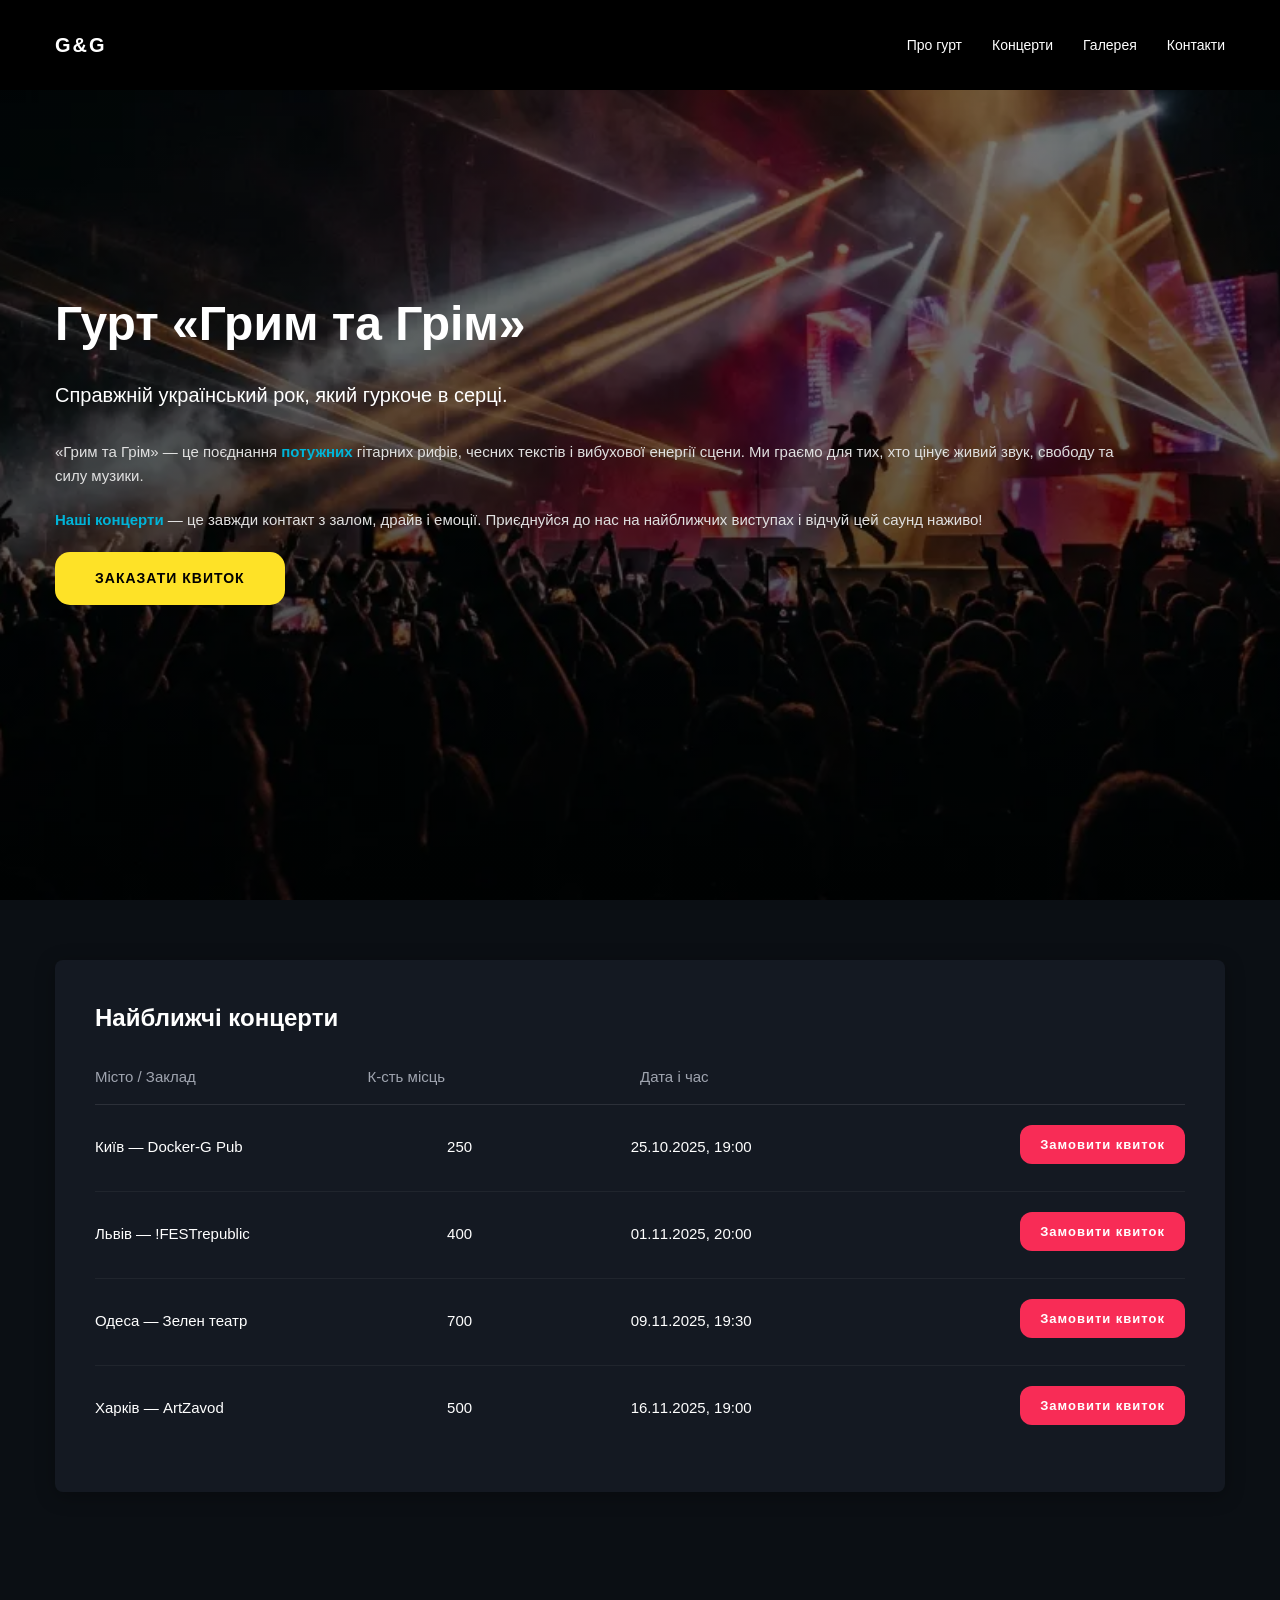
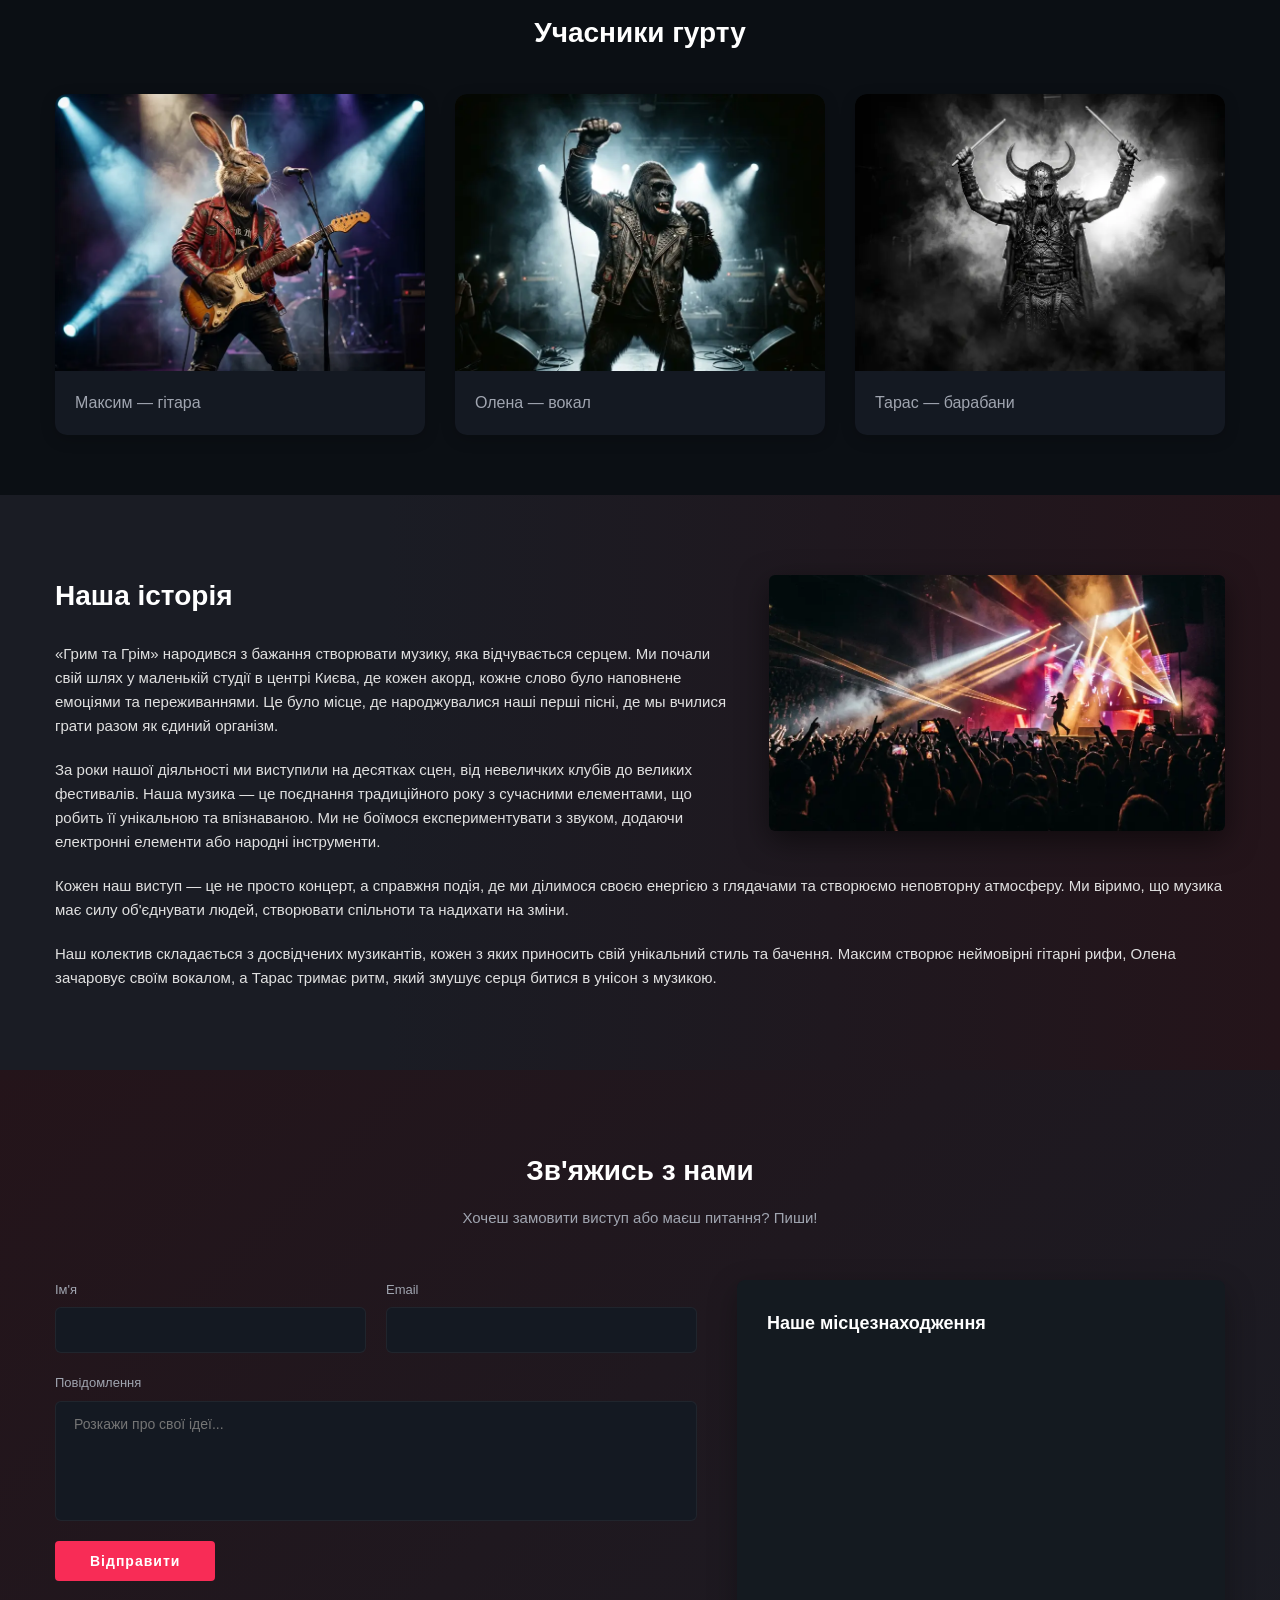
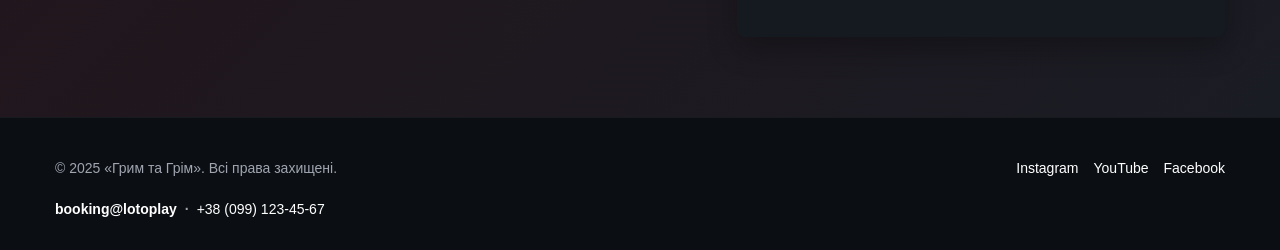
==== rock-band/index.html @ 5a622b14 "Верстка тестового макета рок группы html/css/js" ====
<!DOCTYPE html>
<html lang="en">
<head>
    <meta name="description" content="Офіційний сайт рок-гурту «Грим та Грім». Свіжі релізи, найближчі концерти, історія гурту та мерч. Поринь у справжній драйв!">
    <meta name="keywords" content="Грим та Грім, рок-гурт, український рок, концерти, рок-музыка, живий звук, замовити виступ">
    <meta charset="UTF-8">
    <meta name="viewport" content="width=device-width, initial-scale=1.0">
    <title>Рок-гурт Грим та Грім — Офіційний сайт гурту</title>
    <link rel="stylesheet" href="css/main.css">
</head>
<body>

<!-- Блок первого экрана -->
<header class="header">
  
    <!-- Блок шапки (можно сделать отдельным блоком, так как она самостоятельная) -->
    <div class="header">
      <!-- Микс: используем глобальный контейнер и элемент шапки -->
      <div class="container header__container">
        <a href="#" class="header__logo">G&G</a>
        <nav class="header__nav">
          <a href="#about" class="header__link">Про гурт</a>
          <a href="#concerts" class="header__link">Концерти</a>
          <a href="#" class="header__link">Галерея</a>
          <a href="#contacts" class="header__link">Контакти</a>
        </nav>
        <div class="header__burger" id="burger">
            <span></span>
            <span></span>
            <span></span>
          </div>
      </div>
    </div>  
</header>
    <section class="hero" id="hero">
        <div class="container">
          <div class="hero__content">
            <h1 class="hero__title">Гурт «Грим та Грім»</h1>
            <p class="hero__subtitle">Справжній український рок, який гуркоче в серці.</p>
            
            <p class="hero__text">
              «Грим та Грім» — це поєднання <span class="hero__highlight-blue">потужних</span> гітарних рифів, чесних текстів і вибухової енергії сцени. Ми граємо для тих, хто цінує живий звук, свободу та силу музики.
            </p>
            
            <p class="hero__text">
              <span class="hero__highlight-blue">Наші концерти</span> — це завжди контакт з залом, драйв і емоції. Приєднуйся до нас на найближчих виступах і відчуй цей саунд наживо!
            </p>
            
            <a href="#" class="btn hero__btn">Заказати квиток</a>
          </div>
        </div>
      </section>
      
      <section class="concerts" id="concerts">
        <div class="container">
          <div class="concerts__box">
            <h2 class="concerts__title">Найближчі концерти</h2>
            
            <div class="concerts__header">
              <div class="concerts__col">Місто / Заклад</div>
              <div class="concerts__col">К-сть місць</div>
              <div class="concerts__col">Дата і час</div>
              <div class="concerts__col"></div> </div>
      
            <div class="concerts__list">
              
              <div class="concerts__row">
                <div class="concerts__col concerts__col--place">Київ — Docker-G Pub</div>
                <div class="concerts__col concerts__col--seats">250</div>
                <div class="concerts__col concerts__col--date">25.10.2025, 19:00</div>
                <div class="concerts__col concerts__col--action">
                  <a href="#" class="btn btn--accent concerts__btn">Замовити квиток</a>
                </div>
              </div>
      
              <div class="concerts__row">
                <div class="concerts__col concerts__col--place">Львів — !FESTrepublic</div>
                <div class="concerts__col concerts__col--seats">400</div>
                <div class="concerts__col concerts__col--date">01.11.2025, 20:00</div>
                <div class="concerts__col concerts__col--action">
                  <a href="#" class="btn btn--accent concerts__btn">Замовити квиток</a>
                </div>
              </div>
      
              <div class="concerts__row">
                <div class="concerts__col concerts__col--place">Одеса — Зелен театр</div>
                <div class="concerts__col concerts__col--seats">700</div>
                <div class="concerts__col concerts__col--date">09.11.2025, 19:30</div>
                <div class="concerts__col concerts__col--action">
                  <a href="#" class="btn btn--accent concerts__btn">Замовити квиток</a>
                </div>
              </div>
      
              <div class="concerts__row">
                <div class="concerts__col concerts__col--place">Харків — ArtZavod</div>
                <div class="concerts__col concerts__col--seats">500</div>
                <div class="concerts__col concerts__col--date">16.11.2025, 19:00</div>
                <div class="concerts__col concerts__col--action">
                  <a href="#" class="btn btn--accent concerts__btn">Замовити квиток</a>
                </div>
              </div>
      
            </div>
          </div>
        </div>
      </section>
      
      <section class="team" id="team">
        <div class="container">
          <h2 class="team__title">Учасники гурту</h2>
          
          <div class="team__grid">
            
            <article class="team__card">
              <div class="team__image-wrapper">
                <img src="img/team-rabbit.webp" alt="Максим — гітара" class="team__img">
              </div>
              <div class="team__info">
                <h3 class="team__name">Максим — гітара</h3>
              </div>
            </article>
      
            <article class="team__card">
              <div class="team__image-wrapper">
                <img src="img/team-gorilla.webp" alt="Олена — вокал" class="team__img">
              </div>
              <div class="team__info">
                <h3 class="team__name">Олена — вокал</h3>
              </div>
            </article>
      
            <article class="team__card">
              <div class="team__image-wrapper">
                <img src="img/team-drum.webp" alt="Тарас — барабани" class="team__img">
              </div>
              <div class="team__info">
                <h3 class="team__name">Тарас — барабани</h3>
              </div>
            </article>
      
          </div>
        </div>
      </section>

      <section class="about" id="about">
        <div class="container">
          <div class="about__box">
            
            <div class="about__media">
              <img src="img/main-img.webp" alt="Сцена концерту Грим та Грім" class="about__img">
            </div>
            
            <h2 class="about__title">Наша історія</h2>
            
            <p class="about__text">
              «Грим та Грім» народився з бажання створювати музику, яка відчувається серцем. Ми почали свій шлях у маленькій студії в центрі Києва, де кожен акорд, кожне слово було наповнене емоціями та переживаннями. Це було місце, де народжувалися наші перші пісні, де мы вчилися грати разом як єдиний організм.
            </p>
            
            <p class="about__text">
              За роки нашої діяльності ми виступили на десятках сцен, від невеличких клубів до великих фестивалів. Наша музика — це поєднання традиційного року з сучасними елементами, що робить її унікальною та впізнаваною. Ми не боїмося експериментувати з звуком, додаючи електронні елементи або народні інструменти.
            </p>
            
            <p class="about__text">
              Кожен наш виступ — це не просто концерт, а справжня подія, де ми ділимося своєю енергією з глядачами та створюємо неповторну атмосферу. Ми віримо, що музика має силу об'єднувати людей, створювати спільноти та надихати на зміни.
            </p>
            
            <p class="about__text">
              Наш колектив складається з досвідчених музикантів, кожен з яких приносить свій унікальний стиль та бачення. Максим створює неймовірні гітарні рифи, Олена зачаровує своїм вокалом, а Тарас тримає ритм, який змушує серця битися в унісон з музикою.
            </p>
      
          </div>
        </div>
      </section>

      <section class="contacts" id="contacts">
        <div class="container">
          
          <div class="contacts__head">
            <h2 class="contacts__title">Зв'яжись з нами</h2>
            <p class="contacts__subtitle">Хочеш замовити виступ або маєш питання? Пиши!</p>
          </div>
      
          <div class="contacts__body">
            
            <form class="contacts__form" action="#" method="POST">
              <div class="contacts__row">
                <div class="contacts__field">
                  <label for="form-name" class="contacts__label">Ім'я</label>
                  <input type="text" id="form-name" class="contacts__input" required>
                </div>
                <div class="contacts__field">
                  <label for="form-email" class="contacts__label">Email</label>
                  <input type="email" id="form-email" class="contacts__input" required>
                </div>
              </div>
              
              <div class="contacts__field">
                <label for="form-message" class="contacts__label">Повідомлення</label>
                <textarea id="form-message" class="contacts__textarea" placeholder="Розкажи про свої ідеї..." required></textarea>
              </div>
      
              <button type="submit" class="btn btn--accent contacts__btn">Відправити</button>
            </form>
      
            <div class="contacts__map-card">
              <h3 class="contacts__map-title">Наше місцезнаходження</h3>
              <div class="contacts__map-wrapper">
                <iframe 
                  src="https://www.google.com/maps/embed?pb=!1m18!1m12!1m3!1d81223.7508537537!2d30.435427339736868!3d50.4476135898801!2m3!1f0!2f0!3f0!3m2!1i1024!2i768!4f13.1!3m3!1m2!1s0x40d4cf4ee15a4505%3A0x4218413e1572710!2z0JrQuNC10LIsIDAyMDAw!5e0!3m2!1suk!2sua!4v1710000000000!5m2!1suk!2sua" 
                  width="100%" 
                  height="100%" 
                  style="border:0;" 
                  allowfullscreen="" 
                  loading="lazy" 
                  referrerpolicy="no-referrer-when-downgrade">
                </iframe>
              </div>
            </div>
      
          </div>
      
        </div>
      </section>

      <footer class="footer">
        <div class="container footer__container">
          
          <div class="footer__row">
            <p class="footer__copy">&copy; 2025 «Грим та Грім». Всі права захищені.</p>
            <div class="footer__socials">
              <a href="#" class="footer__link">Instagram</a>
              <a href="#" class="footer__link">YouTube</a>
              <a href="#" class="footer__link">Facebook</a>
            </div>
          </div>
      
          <div class="footer__row footer__row--contacts">
            <div class="footer__contacts">
              <a href="mailto:booking@lotoplay" class="footer__contact-link">booking@lotoplay</a>
              <span class="footer__divider">&middot;</span>
              <a href="tel:+380991234567" class="footer__contact-link">+38 (099) 123-45-67</a>
            </div>
          </div>
      
        </div>
      </footer>

<script src="js/main.js"></script>
</body>
</html>
---- rock-band/css/main.css ----
/* ==========================================================================
   1. Сброс стилей и базовые настройки (Reset & Base)
   ========================================================================== */
   *,
   *::before,
   *::after {
     box-sizing: border-box;
     margin: 0;
     padding: 0;
   }
   
   :root {
     --bg-main: #0b0f14;
     --bg-card: #141922;
     --accent-color: #F82C56;
     --btn-color: #ffcc00;
     --text-white: #ffffff;
     --text-gray: #a0a5b0;
     --font-main: 'Arial', sans-serif;
   }

   html {
    scroll-behavior: smooth; /* Включает плавную анимацию прокрутки */
  }
  section {
    /* высота фиксированной шапки */
    scroll-margin-top: 80px; 
  }
   
   body {
     font-family: var(--font-main);
     background-color: var(--bg-main);
     color: var(--text-white);
     line-height: 1.5;
     overflow-x: hidden;         /* Защита от случайного горизонтального скролла */
   }
   
   a {
     text-transform: none;
     text-decoration: none;
     color: inherit;
   }
   
   button {
     font-family: inherit;
   }
   
   /* ==========================================================================
      2. Глобальные компоненты (Layout Components)
      ========================================================================== */
   .container {
     width: 100%;
     max-width: 1200px;
     margin: 0 auto;
     padding: 0 15px;
   }
   
   /* Глобальный компонент кнопки */
   .btn {
     display: inline-block;
     padding: 12px 30px;
     background-color: #FEE227;
     color: #000000;
     font-weight: 700;
     border: none;
     border-radius: 4px;
     font-size: 14px;
     letter-spacing: 1px;
     cursor: pointer;
     transition: background-color 0.3s ease, transform 0.2s ease;
   }
   
   .btn:hover {
     background-color: #bfaf49;
   }
   
   .btn:active {
     transform: scale(0.98);
   }
   
   .header {
     position: fixed;
     top: 0;
     left: 0;
     width: 100%;
     padding: 30px 0;
     background-color: transparent;
     z-index: 100;
     background-color: rgba(0, 0, 0,1); /* Шапка всегда поверх контента */
   }
   
   .header__container {
     display: flex;
     justify-content: space-between;
     align-items: center;
   }
   
   .header__logo {
     font-weight: 700;
     font-size: 20px;
     letter-spacing: 2px;
   }
   
   .header__nav {
     display: flex;
     gap: 30px;
   }
   
   .header__link {
     color: var(--text-white);
     font-size: 14px;
     font-weight: 500;
     transition: color 0.3s ease;
   }
   
   .header__link:hover {
     color: var(--accent-color);
   }
   /* Стили для активного пункта меню */
.header__link.active {
    color: var(--accent-color);
    font-weight: 700;
    text-shadow: 0 0 10px rgba(254, 226, 39, 0.4); /* Легкое неоновое свечение */
  }
   
   /* Компонент Бургера (кнопка) */
   .header__burger {
     display: none;                /* Скрыта на десктопе */
     background: none;
     border: none;
     width: 30px;
     height: 20px;
     position: relative;
     cursor: pointer;
     z-index: 101;                 
   }
   
   /* Три полоски бургера */
   .header__burger-line,
   .header__burger::before,
   .header__burger::after {
     content: "";
     position: absolute;
     left: 0;
     width: 100%;
     height: 2px;
     background-color: var(--text-white);
     transition: transform 0.3s ease, top 0.3s ease, opacity 0.3s ease;
   }
   
   .header__burger::before {
     top: 0;
   }
   
   .header__burger-line {
     top: 9px;
   }
   
   .header__burger::after {
     top: 18px;
   }
   
   /* ==========================================================================
      4. Блок Hero (Первый экран)
      ========================================================================== */
      .container {
        width: 100%;
        max-width: 1200px;
        margin: 0 auto;
        padding: 0 15px;
      }
      
      /* Родоначальник блока — идет на всю ширину экрана */
      .hero {
        position: relative;
        width: 100%;
        min-height: 100vh; /* Занимает всю высоту экрана */
        display: flex;
        align-items: center; /* Центрируем контент по вертикали */
        
        /* Фоновое изображение со сценическим светом и наложением темного градиента для читаемости */
        background-image: linear-gradient(rgba(0, 0, 0, 0.5), rgba(0, 0, 0, 0.7)), url('/rock-band/img/main-img.webp');
        background-size: cover;
        background-position: center;
        background-repeat: no-repeat;
        
        padding: 20px 0; /* Безопасные отступы для мобилок и шапки */
      }
      
      /* Ограничиваем ширину текстового блока внутри контейнера, как на макете */
      .hero__content {
        max-width: 1060px; /* Текст не должен растягиваться на все 1200px, держим его кучно слева */
      }
      
      .hero__title {
        font-size: 48px;
        font-weight: 700;
        color: #ffffff;
        margin-bottom: 20px;
      }
      
      .hero__subtitle {
        font-size: 20px;
        color: #ffffff;
        margin-bottom: 30px;
        font-weight: 400;
      }
      
      .hero__text {
        font-size: 15px;
        line-height: 1.6;
        color: #e0e0e0;
        margin-bottom: 20px;
      }
      
      /* Голубые акценты в тексте ("потужних", "Наші концерти") */
      .hero__highlight-blue {
        color: #00b4d8;
        font-weight: 600;
      }
      
      /* Кнопка "Заказати квиток" */
      .hero__btn {
        position: relative;
        padding: 16px 40px;
        background-color: #FEE227;
        color: #010000;
        font-weight: 700;
        border: none;
        border-radius: 15px;
        overflow: hidden; /* Обязательно, чтобы волна света не вылетала за края кнопки */
        cursor: pointer;
        text-transform: uppercase;
      }
      
      /* Бегущий блик */
      .hero__btn::before {
        content: "";
        position: absolute;
        top: 0;
        left: -100%; /* Прячем блик слева за кнопкой */
        width: 50%;
        height: 100%;
        background: linear-gradient(
          90deg,
          transparent,
          #FEE227,
          transparent
        );
        transform: skewX(-25deg); /* Наклоняем полоску света для динамики */
        transition: none;
      }
      
      /* Запускаем волну света при наведении (можно сделать и бесконечной через animation) */
      .hero__btn:hover::before {
        left: 150%;
        transition: left 0.7s ease-in-out;
      }
      
    /* ==========================================================================
      6. Блок Concerts (Концерты)
      ========================================================================== */
      .btn--accent {
        background-color: var(--accent-color);
        color: var(--text-white);
      }
      
      .btn--accent:hover {
        background-color: #e61f47;
        box-shadow: 0 4px 18px 0 rgba(248, 44, 86, 0.15); /* Легкая подсветка вокруг */
        transform: translateY(-2px) scale(1.04); /* Легкое "всплытие" и увеличение */
        transition: 
          background-color 0.2s,
          box-shadow 0.2s,
          transform 0.17s cubic-bezier(.33,1.34,.66,1);
  
      }
 
        
      
      
      /* ==========================================================================
         Блок Concerts
         ========================================================================== */
      .concerts {
        padding: 60px 0;
        background-color: var(--bg-main);
      }
      
      /* Сама плашка с фоном */
      .concerts__box {
        background-color: var(--bg-card); /* #141922 */
        border-radius: 8px;
        padding: 40px;
        box-shadow: 0 4px 20px rgba(0, 0, 0, 0.3);
      }
      
      .concerts__title {
        font-size: 24px;
        font-weight: 700;
        margin-bottom: 30px;
      }
      
      /* Шапка таблицы на десктопе */
      .concerts__header {
        display: flex;
        padding-bottom: 15px;
        border-bottom: 1px solid rgba(255, 255, 255, 0.1);
        color: var(--text-gray);
        font-size: 14px;
        font-weight: 500;
      }
      
      /* Ряды с концертами */
      .concerts__row {
        display: flex;
        align-items: center;
        padding: 20px 0;
        border-bottom: 1px solid rgba(255, 255, 255, 0.05);
        transition: background-color 0.2s ease;
      }
      
      .concerts__row:last-child {
        border-bottom: none; /* У последнего ряда убираем линию */
      }
      
      /* Распределяем ширину колонок через flex-basis или flex */
      .concerts__col {
        flex: 1;
        padding-right: 15px;
        font-size: 15px;
      }
      
      /* Задаем кастомную пропорцию колонкам */
      .concerts__col--place {
        flex: 2; /* Город и заведение занимают больше места */
      }
      
      .concerts__col--seats {
        flex: 1;
      }
      
      .concerts__col--date {
        flex: 2;
      }
      
      .concerts__col--action {
        flex: 1.2;
        text-align: right;
        padding-right: 0;
      }
      
      .concerts__btn {
        /* Существующие стили */
        padding: 10px 20px;
        font-size: 13px;
        white-space: nowrap;
        border-radius: 12px;
        background-color: #F82C56;
        color: var(--text-white);
        cursor: pointer;
        position: relative;
        overflow: hidden;
        z-index: 1;
        transition: background 0.3s, transform 0.2s, box-shadow 0.3s;
      }
      .concerts__btn:hover {
        background: linear-gradient(90deg, #F82C56 0%, #FFAF7B 100%);
        color: #fff;
        transform: translateY(-2px) scale(1.04);
        box-shadow: 0 4px 16px 0 rgba(248,44,86,0.18), 0 2px 8px 0 rgba(255,175,123,0.18);
      }
      .concerts__btn::before {
        content: "";
        position: absolute;
        left: -50%;
        top: -50%;
        width: 200%;
        height: 200%;
        background: radial-gradient(circle, rgba(255,255,255,0.12) 0%, rgba(255,255,255,0) 70%);
        opacity: 0;
        transition: opacity 0.4s;
        z-index: -1;
        pointer-events: none;
      }
      .concerts__btn:hover::before {
        opacity: 1;
      }
 

      
      /* ==========================================================================
   Блок Team (Учасники гурту)
   ========================================================================== */
.team {
    padding: 60px 0;
    background-color: var(--bg-main);
  }
  
  .team__title {
    font-size: 28px;
    font-weight: 700;
    text-align: center;
    margin-bottom: 40px;
  }
  
  /* Сетка на CSS Grid */
  .team__grid {
    display: grid;
    grid-template-columns: repeat(3, 1fr);
    gap: 30px; /* Отступы между карточками */
  }
  
  /* Элемент: Карточка */
  .team__card {
    background-color: var(--bg-card); /* Наша темная подложка #141922 */
    border-radius: 12px;
    overflow: hidden; /* Чтобы картинка не вылезала за скругленные края карточки */
    display: flex;
    flex-direction: column;
    box-shadow: 0 4px 15px rgba(0, 0, 0, 0.2);
    transition: transform 0.3s ease;
  }
  
  .team__card:hover {
    transform: translateY(-5px); /* Легкий интерактив при наведении */
  }
  
  /* Обертка для картинок, чтобы держать пропорции */
  .team__image-wrapper {
    position: relative;
    width: 100%;
    padding-top: 75%; /* Соотношение сторон 4:3. Если нужно как на макете, можно поиграть с % */
  }
  
  .team__img {
    position: absolute;
    top: 0;
    left: 0;
    width: 100%;
    height: 100%;
    object-fit: cover; /* Картинка заполняет область без деформации */
  }
  
  /* Текстовый блок подписи */
  .team__info {
    padding: 20px;
  }
  
  .team__name {
    font-size: 16px;
    font-weight: 500;
    color: var(--text-gray); /* Светло-серый приглушенный цвет */
  }
  
  
   /* Блок About (Наша історія) */
   
   .about {
    padding: 80px 0;
    background: linear-gradient(to right,  #1A1C24 30%, #24141A 100% );
  }
  
  .about__box {
    width: 100%;
  }
  
  /* Очистка потока (Clearfix) — обязательна, чтобы float не ломал следующие блоки сайта */
  .about__box::after {
    content: "";
    display: table;
    clear: both;
  }
  
  .about__title {
    font-size: 28px;
    font-weight: 700;
    margin-bottom: 25px;
    color: var(--text-white);
  }
  
  /* Элемент картинки: задаем float для обтекания текста */
  .about__media {
    float: right;
    width: 39%;           /* Картинка занимает чуть меньше половины ширины */
    margin-left: 35px;    /* Безопасный отступ слева, чтобы текст не прижимался к фото */
    margin-bottom: 15px;  /* Отступ снизу */
  }
  
  .about__img {
    width: 100%;
    height: auto;
    display: block;
    border-radius: 6px;
    box-shadow: 0 10px 30px rgba(0, 0, 0, 0.5);
  }
  
  .about__text {
    font-size: 15px;
    line-height: 1.6;
    color: #e0e0e0;
    margin-bottom: 20px;
  }
  
  .about__text:last-child {
    margin-bottom: 0;
  }


   /* Блок Contacts (Зв'яжись з нами) */
 
.contacts {
    padding: 80px 0;
    /* Тот самый градиент из макета */
    background: linear-gradient(135deg, #24141A 0%, #1A1C24 100%);
  }
  
  .contacts__head {
    text-align: center;
    margin-bottom: 50px;
  }
  
  .contacts__title {
    font-size: 28px;
    font-weight: 700;
    margin-bottom: 15px;
    color: var(--text-white);
  }
  
  .contacts__subtitle {
    font-size: 15px;
    color: var(--text-gray);
  }
  
  /* Сетка Flexbox для распределения формы и карты */
  .contacts__body {
    display: flex;
    gap: 40px;
    align-items: flex-start;
  }
  
  /* Форма занимает чуть больше половины */
  .contacts__form {
    flex: 1.2;
    display: flex;
    flex-direction: column;
    gap: 20px;
  }
  
  .contacts__row {
    display: flex;
    gap: 20px;
  }
  
  .contacts__field {
    flex: 1;
    display: flex;
    flex-direction: column;
    gap: 8px;
  }
  
  .contacts__label {
    font-size: 13px;
    font-weight: 500;
    color: var(--text-gray);
  }
  
  /* Инпуты и Текстареа */
  .contacts__input,
  .contacts__textarea {
    width: 100%;
    background-color: #141922; /* Цвет темных полей */
    border: 1px solid rgba(255, 255, 255, 0.05);
    border-radius: 6px;
    padding: 14px 18px;
    color: var(--text-white);
    font-family: inherit;
    font-size: 14px;
    transition: border-color 0.3s ease, box-shadow 0.3s ease;
  }
  
  .contacts__input:focus,
  .contacts__textarea:focus {
    outline: none;
    border-color: var(--accent-color);
    box-shadow: 0 0 8px rgba(255, 42, 109, 0.2);
  }
  
  .contacts__textarea {
    height: 120px;
    resize: none; /* Запрещаем менять размер текстового поля */
  }
  
  .contacts__btn {
    align-self: flex-start; /* Кнопка не растягивается на всю ширину */
    padding: 12px 35px;
  }
  
  /* Картка з картой справа */
  .contacts__map-card {
    flex: 0.8;
    background-color: #141A20; /* Цвет карточки */
    border-radius: 8px;
    padding: 30px;
    box-shadow: 0 10px 30px rgba(0, 0, 0, 0.3);
  }
  
  .contacts__map-title {
    font-size: 18px;
    font-weight: 700;
    margin-bottom: 20px;
    color: var(--text-white);
  }
  
  /* Контейнер для iframe, чтобы карта была отзывчивой */
  .contacts__map-wrapper {
    position: relative;
    width: 100%;
    height: 250px;
    border-radius: 6px;
    overflow: hidden;
  }


   /* Блок Footer (Підвал сайту) */

.footer {
    padding: 40px 0 30px;
    background-color: #0b0f14; /* Глубокий темный фон подвала */
    border-top: 1px solid rgba(255, 255, 255, 0.05); /* Едва заметная разделяющая полоса */
  }
  
  .footer__container {
    display: flex;
    flex-direction: column;
    gap: 20px; /* Отступ между верхней строкой и контактами */
  }
  
  /* Строки футера */
  .footer__row {
    display: flex;
    justify-content: space-between;
    align-items: center;
  }
  
  /* Нижняя строка просто идет обычным блоком (или флексом налево) */
  .footer__row--contacts {
    justify-content: flex-start;
  }
  
  .footer__copy {
    font-size: 14px;
    color: var(--text-gray); 
  }
  
  /* Ссылки на соцсети */
  .footer__socials {
    display: flex;
    gap: 15px; 
  }
  
  .footer__link {
    font-size: 14px;
    color: var(--text-white);
    text-decoration: none;
    transition: color 0.2s ease;
  }
  
  .footer__link:hover {
    color: var(--accent-color); 
  }
  
  .footer__contacts {
    display: flex;
    align-items: center;
    gap: 8px;
    font-size: 14px;
  }
  
  .footer__contact-link {
    color: var(--text-white);
    text-decoration: none;
    transition: color 0.2s ease;
  }
  
  .footer__contact-link[href^="mailto:"] {
    font-weight: 700;
  }
  
  .footer__contact-link:hover {
    color: var(--accent-color);
  }
  
  .footer__divider {
    color: var(--text-gray);
    font-weight: 700;
  }
      /* 5. Адаптивные медиа-запросы (Media Queries) */

   @media (max-width: 768px) {
     /* Показываем иконку бургера */
     .header__burger {
       display: block;
     }
   
     /* Перестраиваем навигацию в выезжающую панель */
     .header__nav {
       position: fixed;
       top: 0;
       right: -100%;              /* Изначально спрятана справа */
       width: 280px;
       height: 100vh;
       background-color: var(--bg-card);
       flex-direction: column;
       padding: 100px 40px;
       gap: 25px;
       transition: right 0.3s ease-in-out;
       box-shadow: -5px 0 25px rgba(0, 0, 0, 0.6);
     }
   
     /* Класс-модификатор для открытия мобильного меню */
     .header__nav--open {
       right: 0;
     }
   
     .header__link {
       font-size: 18px;           /* На мобилках ссылки делаем крупнее для пальца */
     }
   
     /* Анимация превращения бургера в крестик */
     .header__burger--active .header__burger-line {
       opacity: 0;                /* Скрываем среднюю линию */
     }
   
     .header__burger--active::before {
       top: 9px;
       transform: rotate(45deg);  /* Поворачиваем верхнюю */
     }
   
     .header__burger--active::after {
       top: 9px;
       transform: rotate(-45deg); /* Поворачиваем нижнюю */
     }
   
     /* Корректируем размеры текста первого экрана под мобильные устройства */
     .hero__title {
       font-size: 32px;
     }
   
     .hero__subtitle {
       font-size: 16px;
       margin-bottom: 25px;
     }
   }/* ==========================================================================
   Кнопка Бургера (по умолчанию скрыта на десктопе)
   ========================================================================== */
.header__burger {
    display: none; /* На больших экранах прячем */
    flex-direction: column;
    justify-content: space-between;
    width: 30px;
    height: 20px;
    cursor: pointer;
    z-index: 101; /* Чтобы быть поверх выезжающего меню */
  }
  
  /* Стилизуем каждую из трех полосок <span> */
  .header__burger span {
    display: block;
    width: 100%;
    height: 2px;
    background-color: var(--text-white);
    border-radius: 2px;
    transition: transform 0.3s ease, opacity 0.3s ease;
  }
  
  /* ==========================================================================
     Адаптив и Анимация в крестик (Медиа-запрос)
     ========================================================================== */
  @media (max-width: 768px) {
    .header__burger {
      display: flex; /* Проявляем бургер на мобилках */
    }
  
    /* ------------------------------------------------------------------------
       Трансформация в крестик при добавлении класса-модификатора --active
       ------------------------------------------------------------------------ */
    
    /* 1. Верхняя полоска (поворот на 45 градусов и сдвиг вниз) */
    .header__burger--active span:nth-child(1) {
      transform: translateY(9px) rotate(45deg);
    }
  
    /* 2. Средняя полоска (просто растворяется) */
    .header__burger--active span:nth-child(2) {
      opacity: 0;
    }
  
    /* 3. Нижняя полоска (поворот на -45 градусов и сдвиг вверх) */
    .header__burger--active span:nth-child(3) {
      transform: translateY(-9px) rotate(-45deg);
    }
  }
      /* Минимальный адаптив под мелкие экраны */
      @media (max-width: 768px) {
        .hero__title {
          font-size: 32px;
        }
        
        .hero__subtitle {
          font-size: 16px;
        }
        
        .hero__text {
          font-size: 14px;
        }
      }

      @media (max-width: 768px) {
        .concerts__box {
          padding: 20px;
        }
      
        /* Скрываем десктопную шапку таблицы */
        .concerts__header {
          display: none;
        }
      
        /* Превращаем каждый ряд в вертикальный блок */
        .concerts__row {
          flex-direction: column;
          align-items: flex-start;
          gap: 10px;
          padding: 20px 0;
        }
      
        .concerts__col {
          width: 100%;
          padding-right: 0;
        }
      
        /* Добавим текстовые маркеры перед контентом на мобилках */
        .concerts__col--seats::before {
          content: "Місць: ";
          color: var(--text-gray);
        }
      
        .concerts__col--date::before {
          content: "Дата: ";
          color: var(--text-gray);
        }
      
        .concerts__col--action {
          text-align: left;
          margin-top: 5px;
        }
        
        .concerts__btn {
          width: 100%; /* Кнопка на всю ширину на мобилке */
          text-align: center;
          
        }
        
      }

      @media (max-width: 768px) {
        .team__grid {
          grid-template-columns: repeat(2, 1fr); /* На планшетах перестраиваем в 2 колонки */
          gap: 20px;
        }
      }
      
      @media (max-width: 480px) {
        .team__grid {
          grid-template-columns: 1fr; /* На мобилках выстраиваем карточки в 1 ряд */
          max-width: 350px;           /* Чтобы карточка не была слишком растянутой на смартфонах */
          margin: 0 auto;             /* Центрируем всю сетку */
        }
      }

      /* ------------------------------------------------------------------------
   Адаптив для блока About
   ------------------------------------------------------------------------ */
   @media (max-width: 768px) {
    .about {
      padding: 50px 0;
    }
  
    /* На планшетах и мобилках отменяем обтекание, возвращаем блочный вид */
    .about__media {
      float: none;
      width: 100%;
      margin-left: 0;
      margin-bottom: 25px;
    }
    
    .about__title {
      font-size: 24px;
      margin-bottom: 20px;
    }
  }

  /* ------------------------------------------------------------------------
   Последовательный адаптив для блока Contacts
   ------------------------------------------------------------------------ */
@media (max-width: 992px) {
    .contacts__body {
      flex-direction: column; /* Перестраиваем форму и карту друг под друга */
      gap: 40px;
    }
  
    .contacts__form,
    .contacts__map-card {
      width: 100%;
      flex: none;
    }
  }
  
  @media (max-width: 480px) {
    .contacts {
      padding: 50px 0;
    }
  
    .contacts__row {
      flex-direction: column; /* На мелких экранах инпуты Имя и Email встают в стек */
      gap: 20px;
    }
    
    .contacts__btn {
      width: 100%; /* Кнопка отправки на всю ширину на мобилке */
      text-align: center;
    }
  }

  /* ------------------------------------------------------------------------
   Адаптив для Footer (Desktop First)
   ------------------------------------------------------------------------ */
@media (max-width: 768px) {
    .footer {
      padding: 30px 0;
    }
  
    .footer__row {
      flex-direction: column; /* Перестраиваем элементы в столбик на мобилках */
      align-items: center;
      text-align: center;
      gap: 15px;
    }
  
    .footer__row--contacts {
      justify-content: center;
      margin-top: 5px;
    }
  
    .footer__socials {
      order: -1; /* Соцсети на мобилке станут выше копирайта */
    }
  }  /* Анимация hero__btn для мобилки — работает при наведении и тапе */
  @media (max-width: 600px) {
    .hero__btn::before {
      content: "";
      position: absolute;
      top: 0;
      left: -100%; /* Прячем блик слева за кнопкой */
      width: 50%;
      height: 100%;
      background: linear-gradient(
        90deg,
        transparent,
        #FEE227,
        transparent
      );
      transform: skewX(-25deg);
      transition: none;
    }
    .hero__btn:hover::before {
      left: 150%;
      transition: left 0.7s ease-in-out;
    }
  }
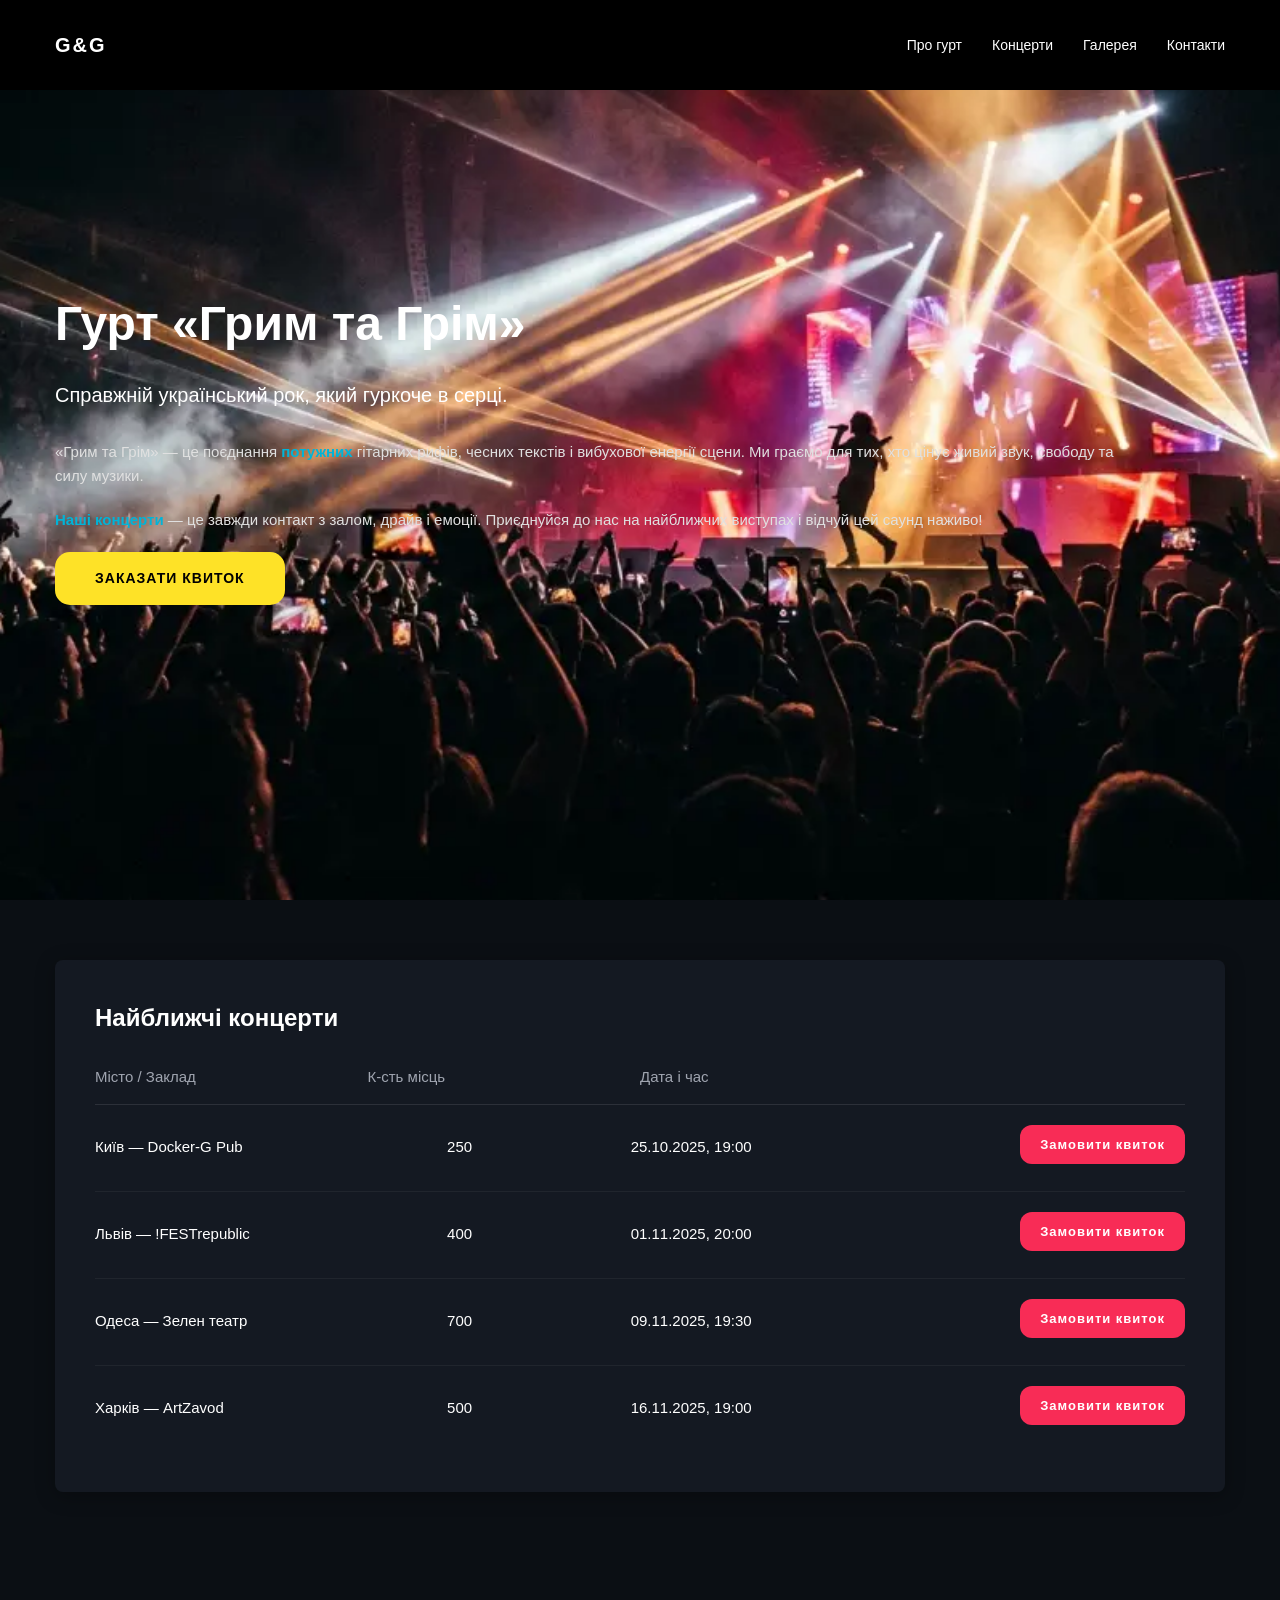
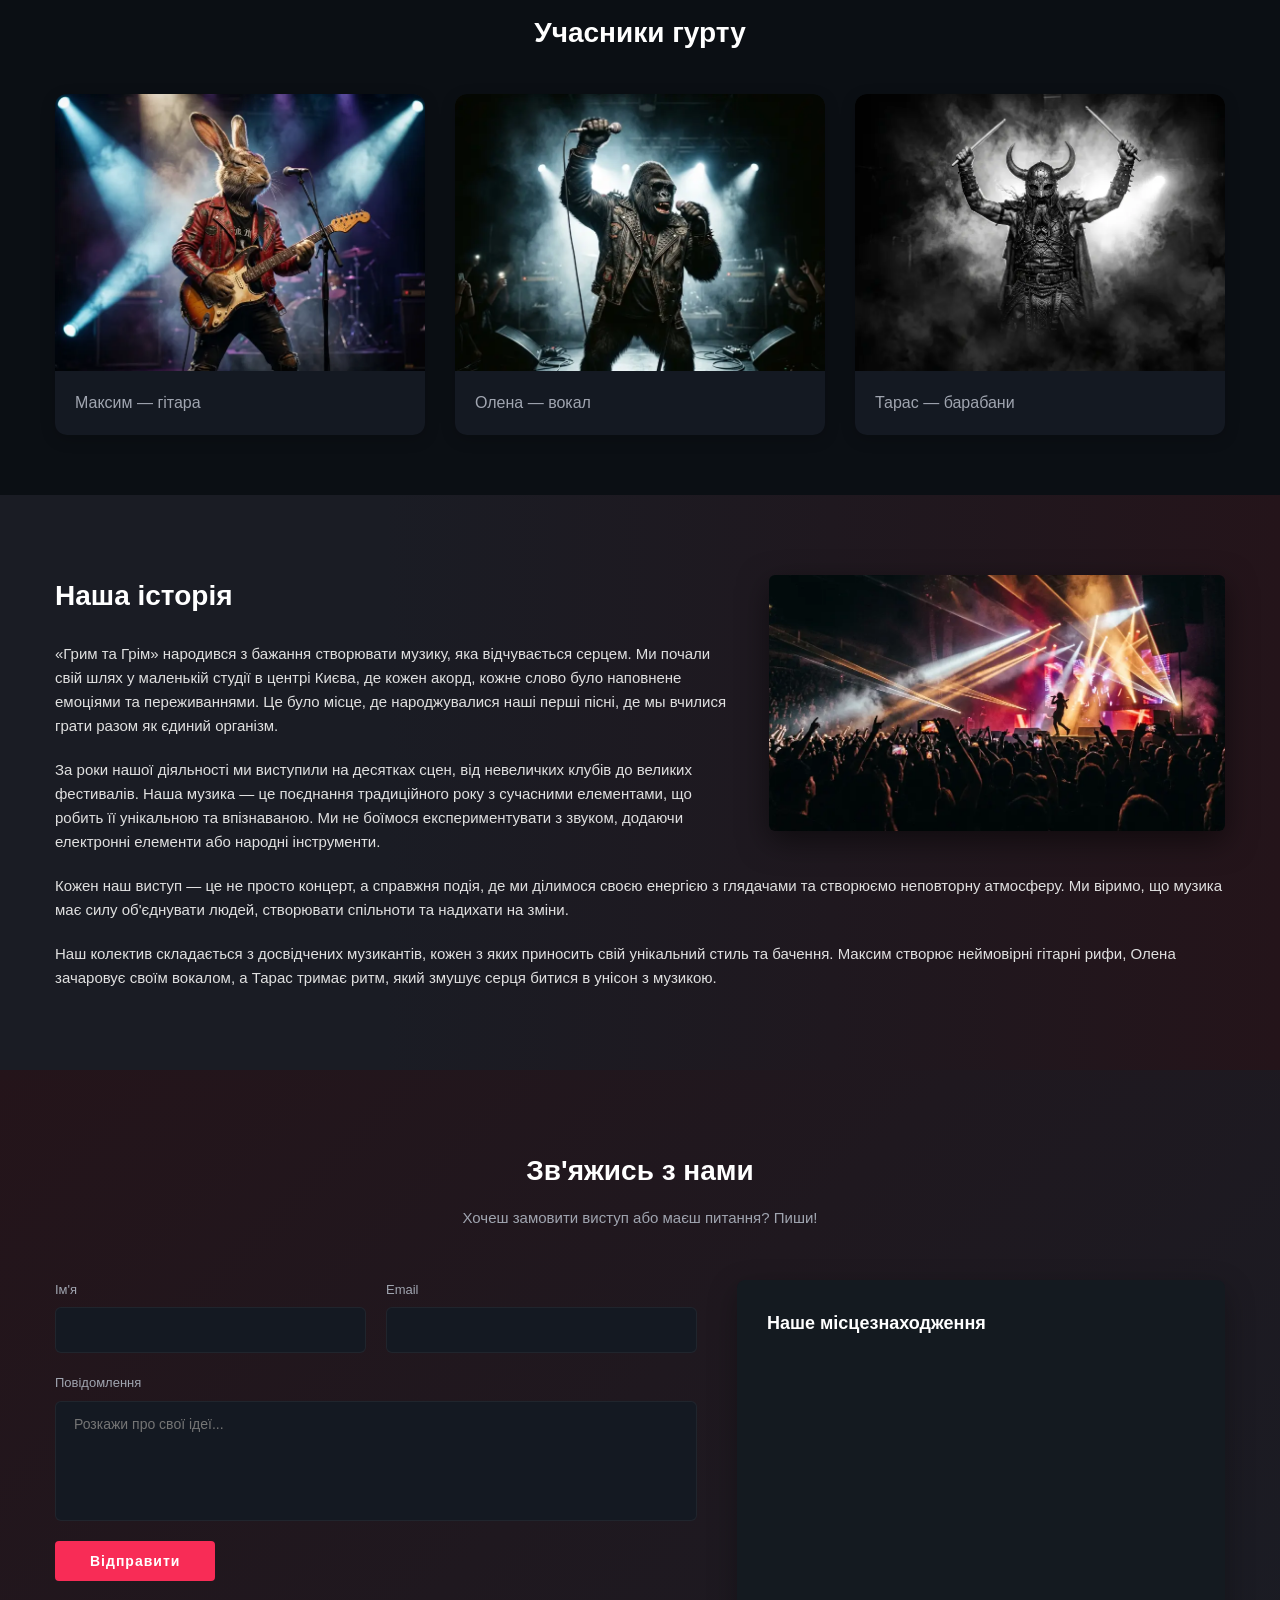
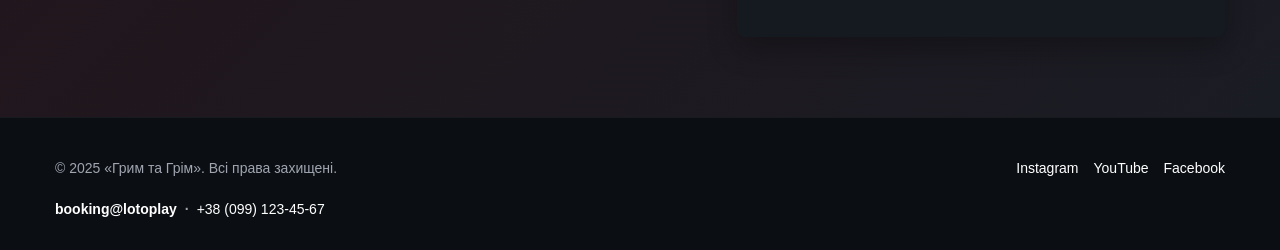
==== commit ab58a9e3: "img" ====
--- a/rock-band/index.html
+++ b/rock-band/index.html
@@ -32,7 +32,7 @@
       </div>
     </div>  
 </header>
-    <section class="hero" id="hero">
+    <section class="hero" id="hero" style="background-image: url('img/main-img.webp');">
         <div class="container">
           <div class="hero__content">
             <h1 class="hero__title">Гурт «Грим та Грім»</h1>
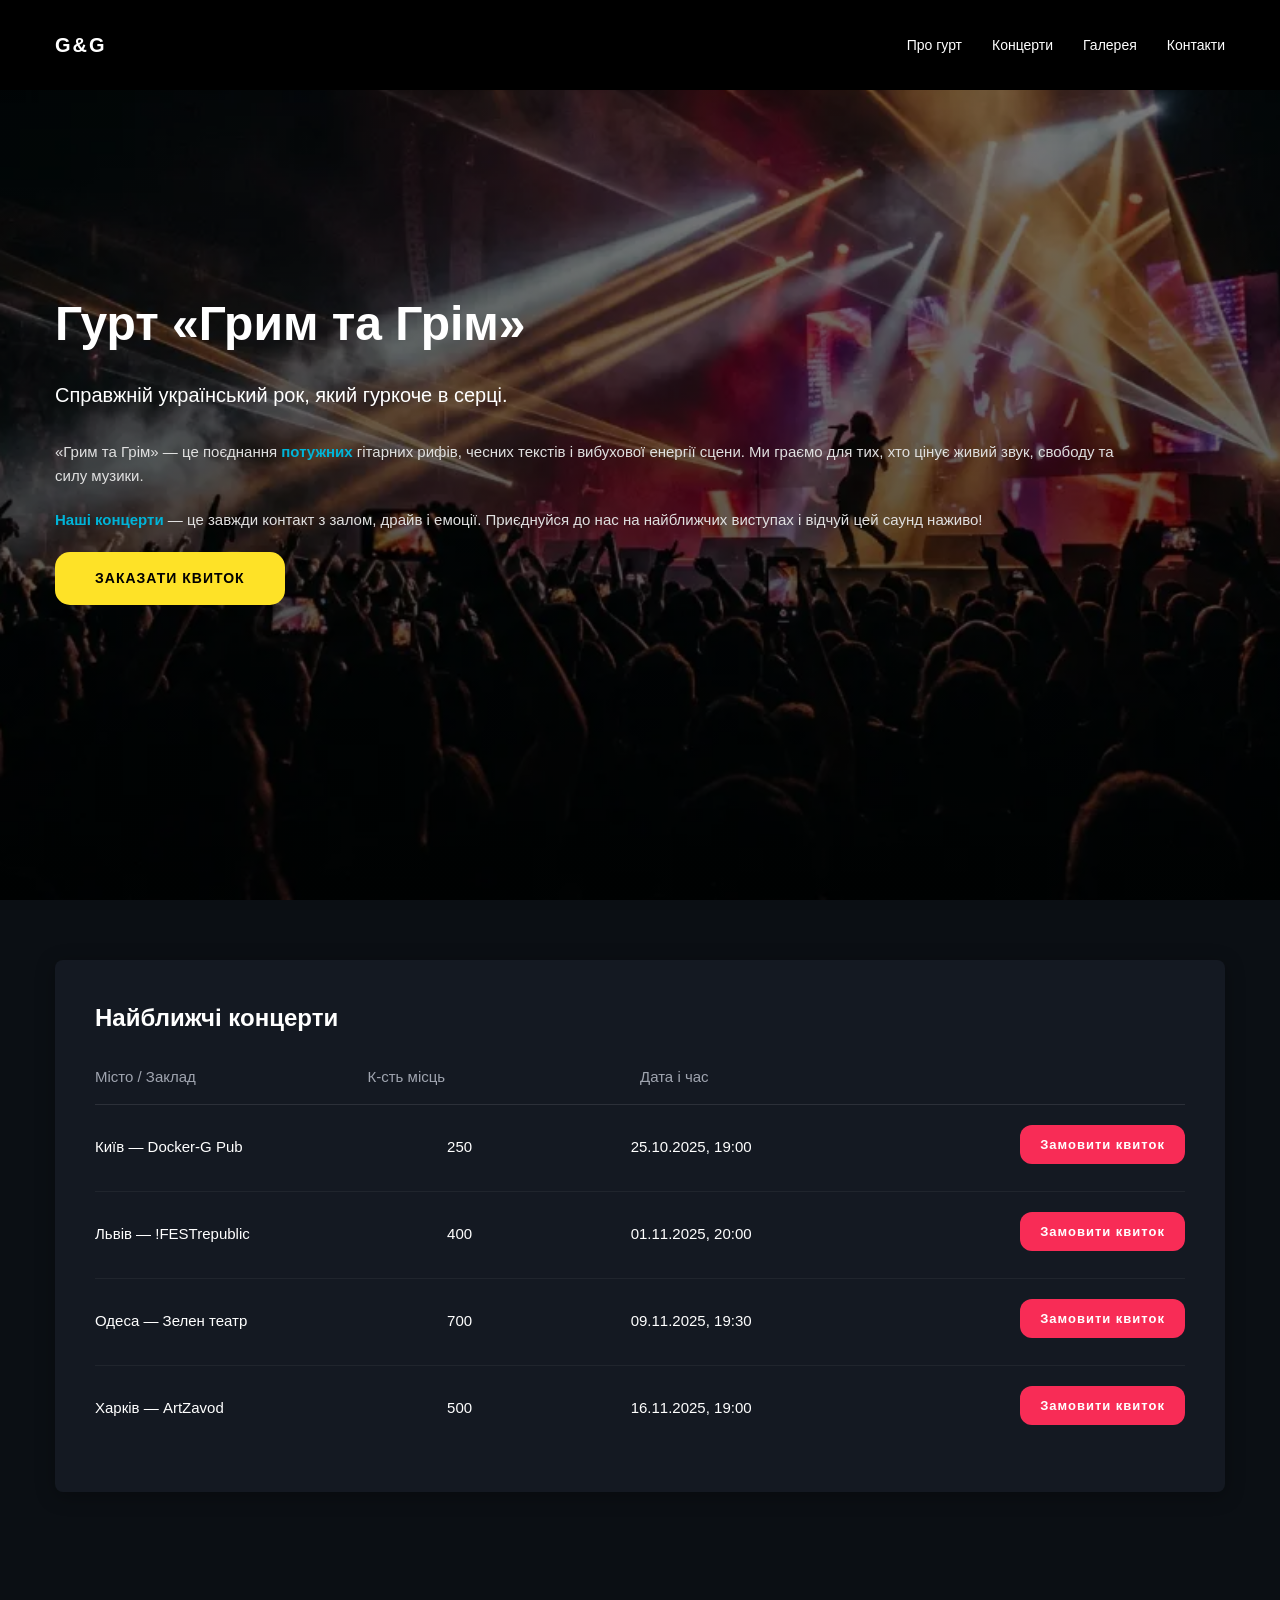
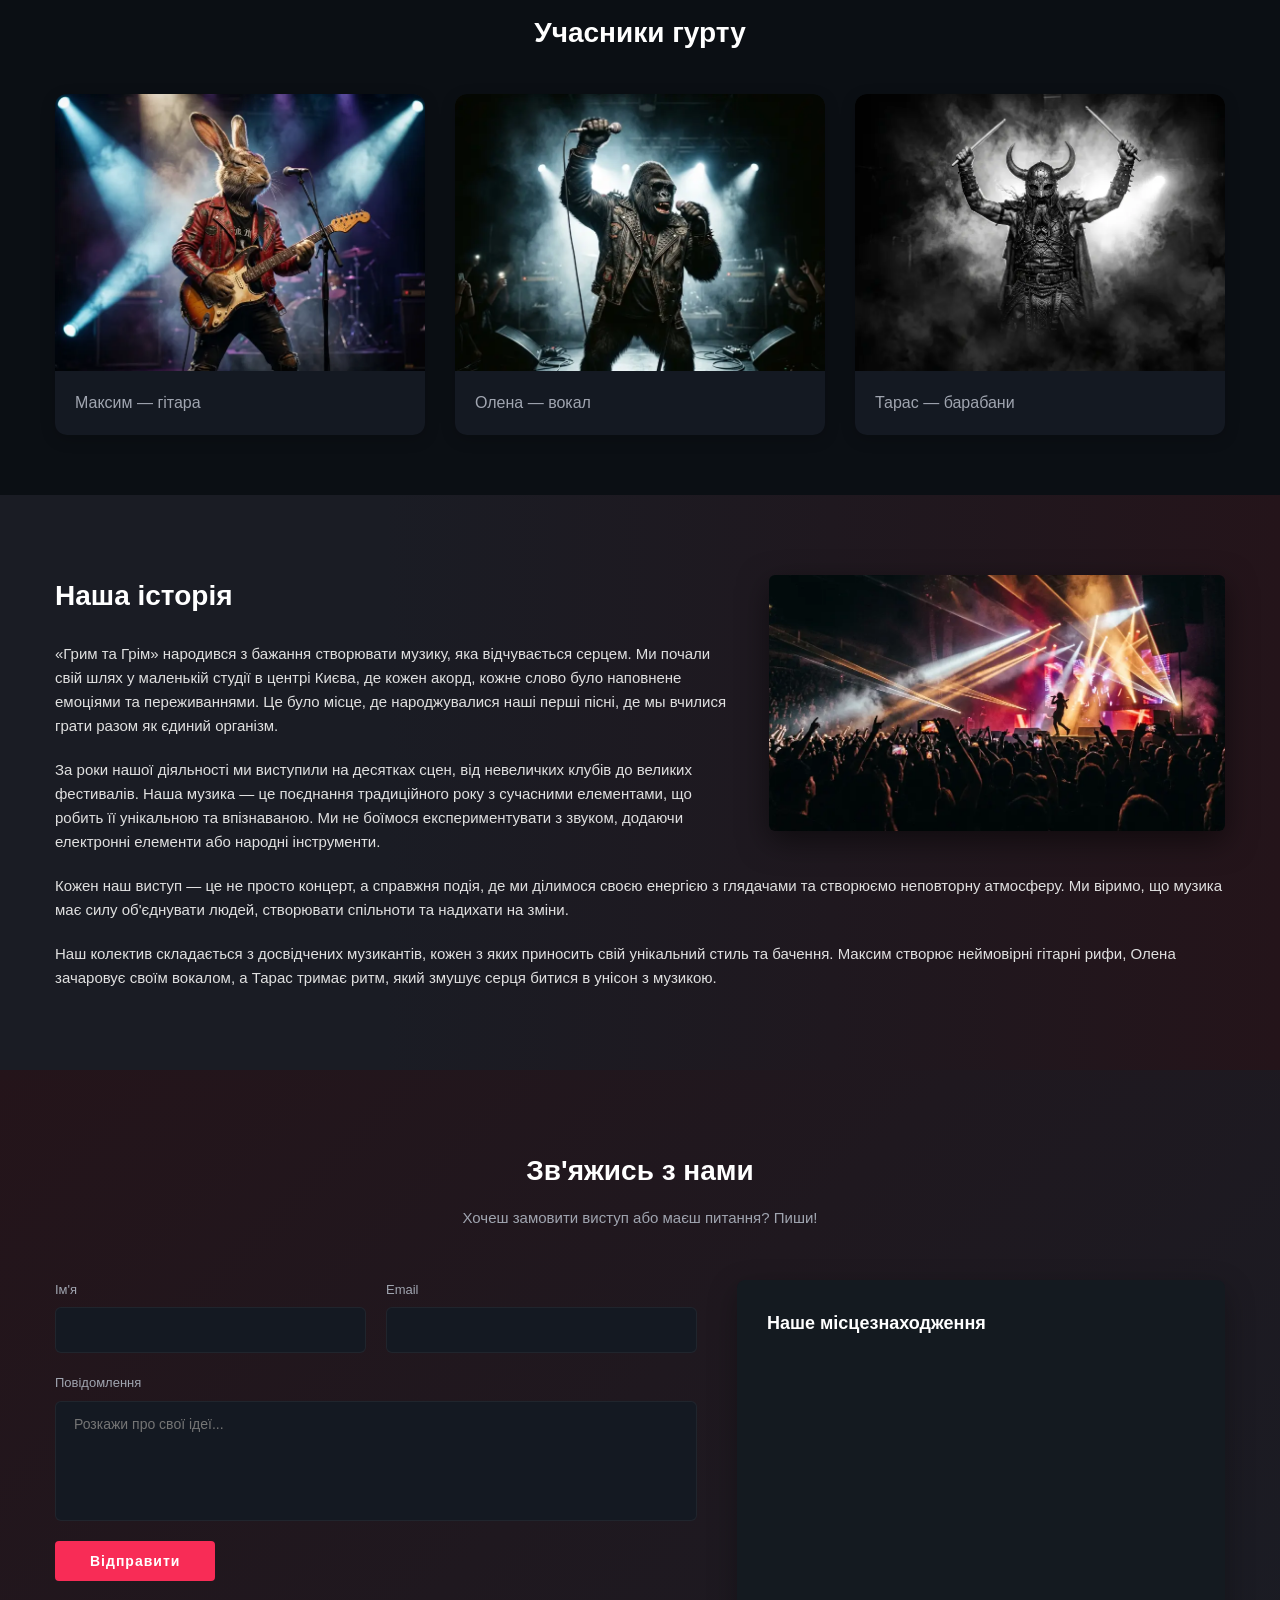
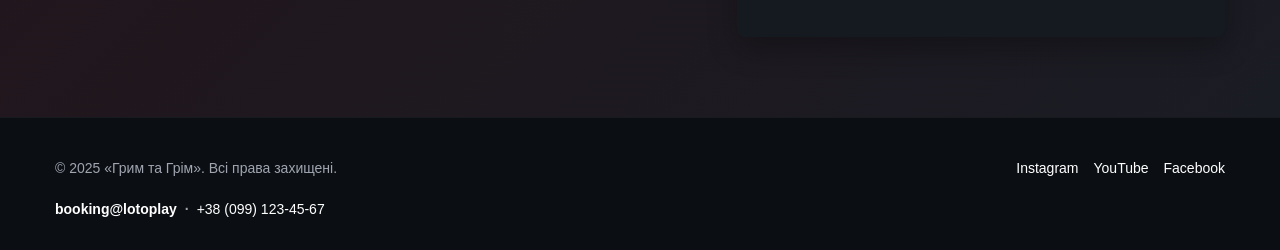
==== commit 8b6548bd: "i" ====
--- a/rock-band/index.html
+++ b/rock-band/index.html
@@ -32,7 +32,7 @@
       </div>
     </div>  
 </header>
-    <section class="hero" id="hero" style="background-image: url('img/main-img.webp');">
+    <section class="hero" id="hero" style="background-image: linear-gradient(rgba(0, 0, 0, 0.5), rgba(0, 0, 0, 0.7)), url('/rock-band/img/main-img.webp');">
         <div class="container">
           <div class="hero__content">
             <h1 class="hero__title">Гурт «Грим та Грім»</h1>
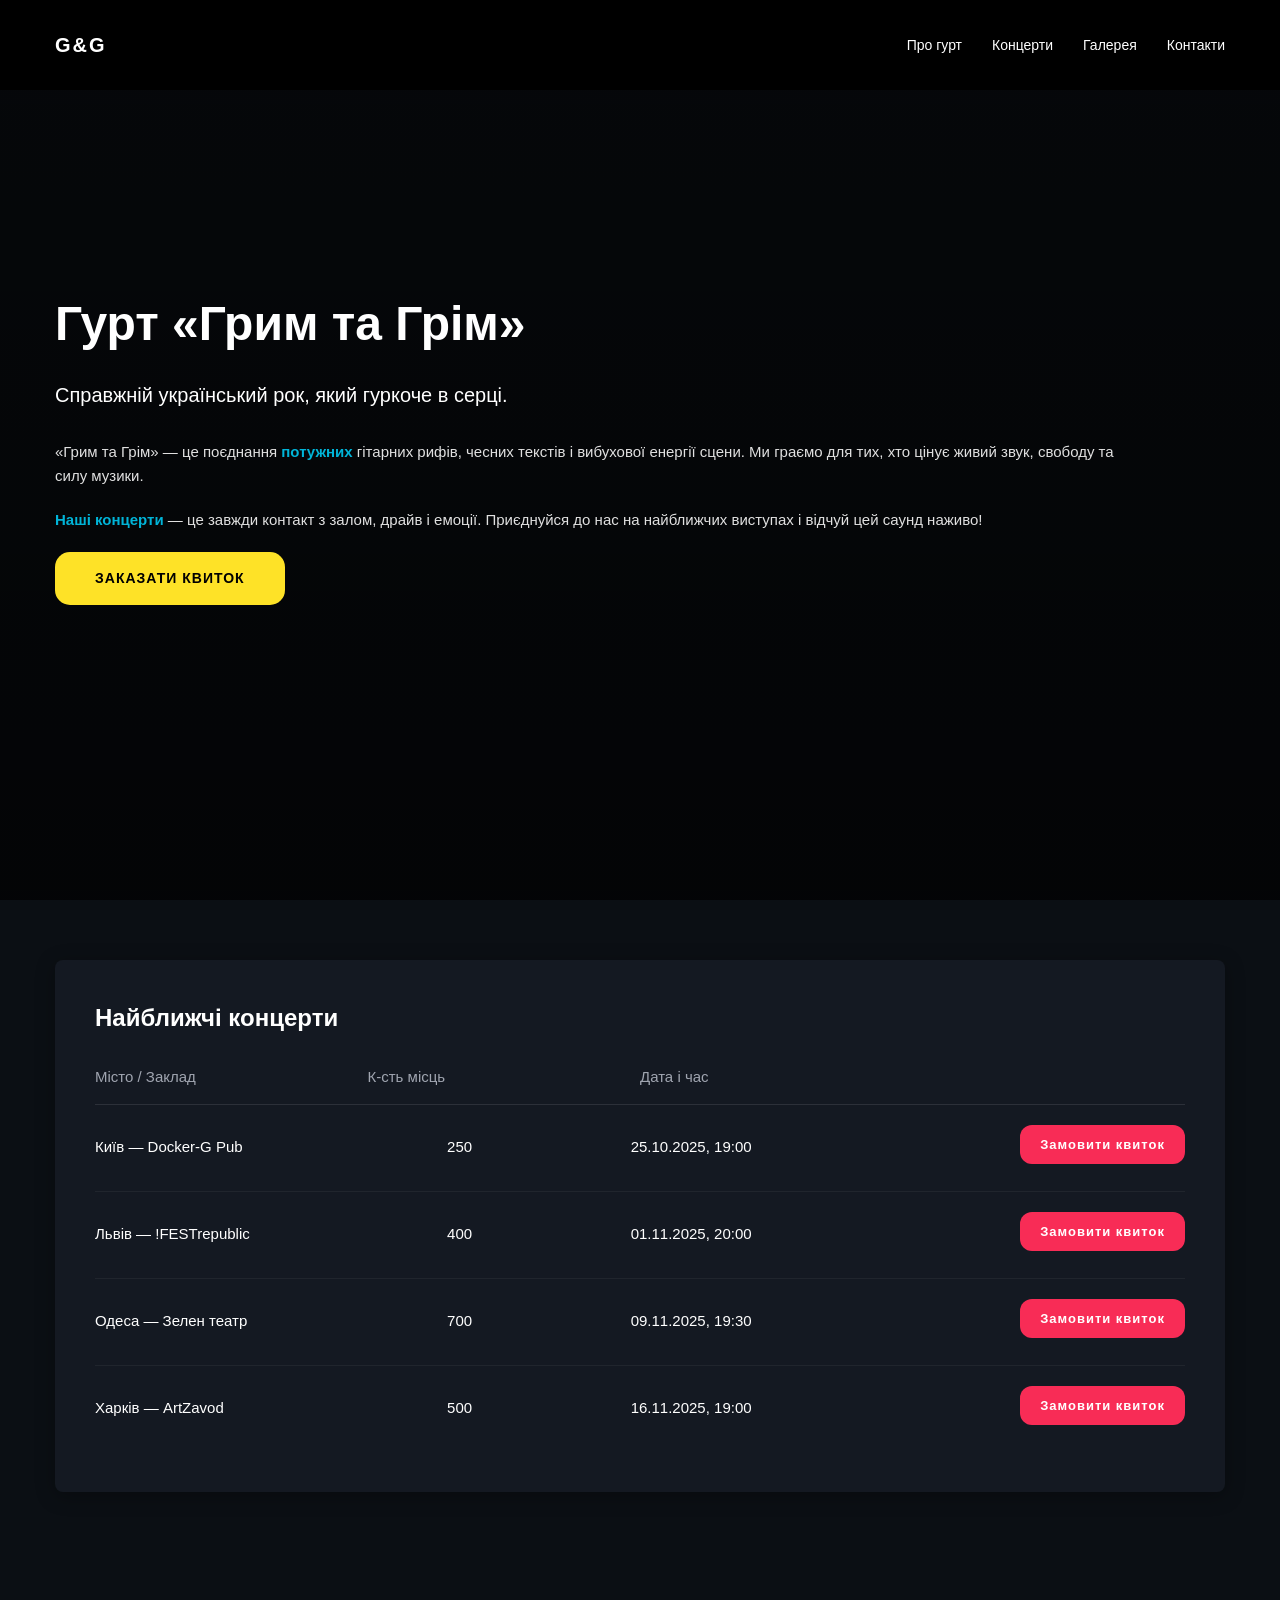
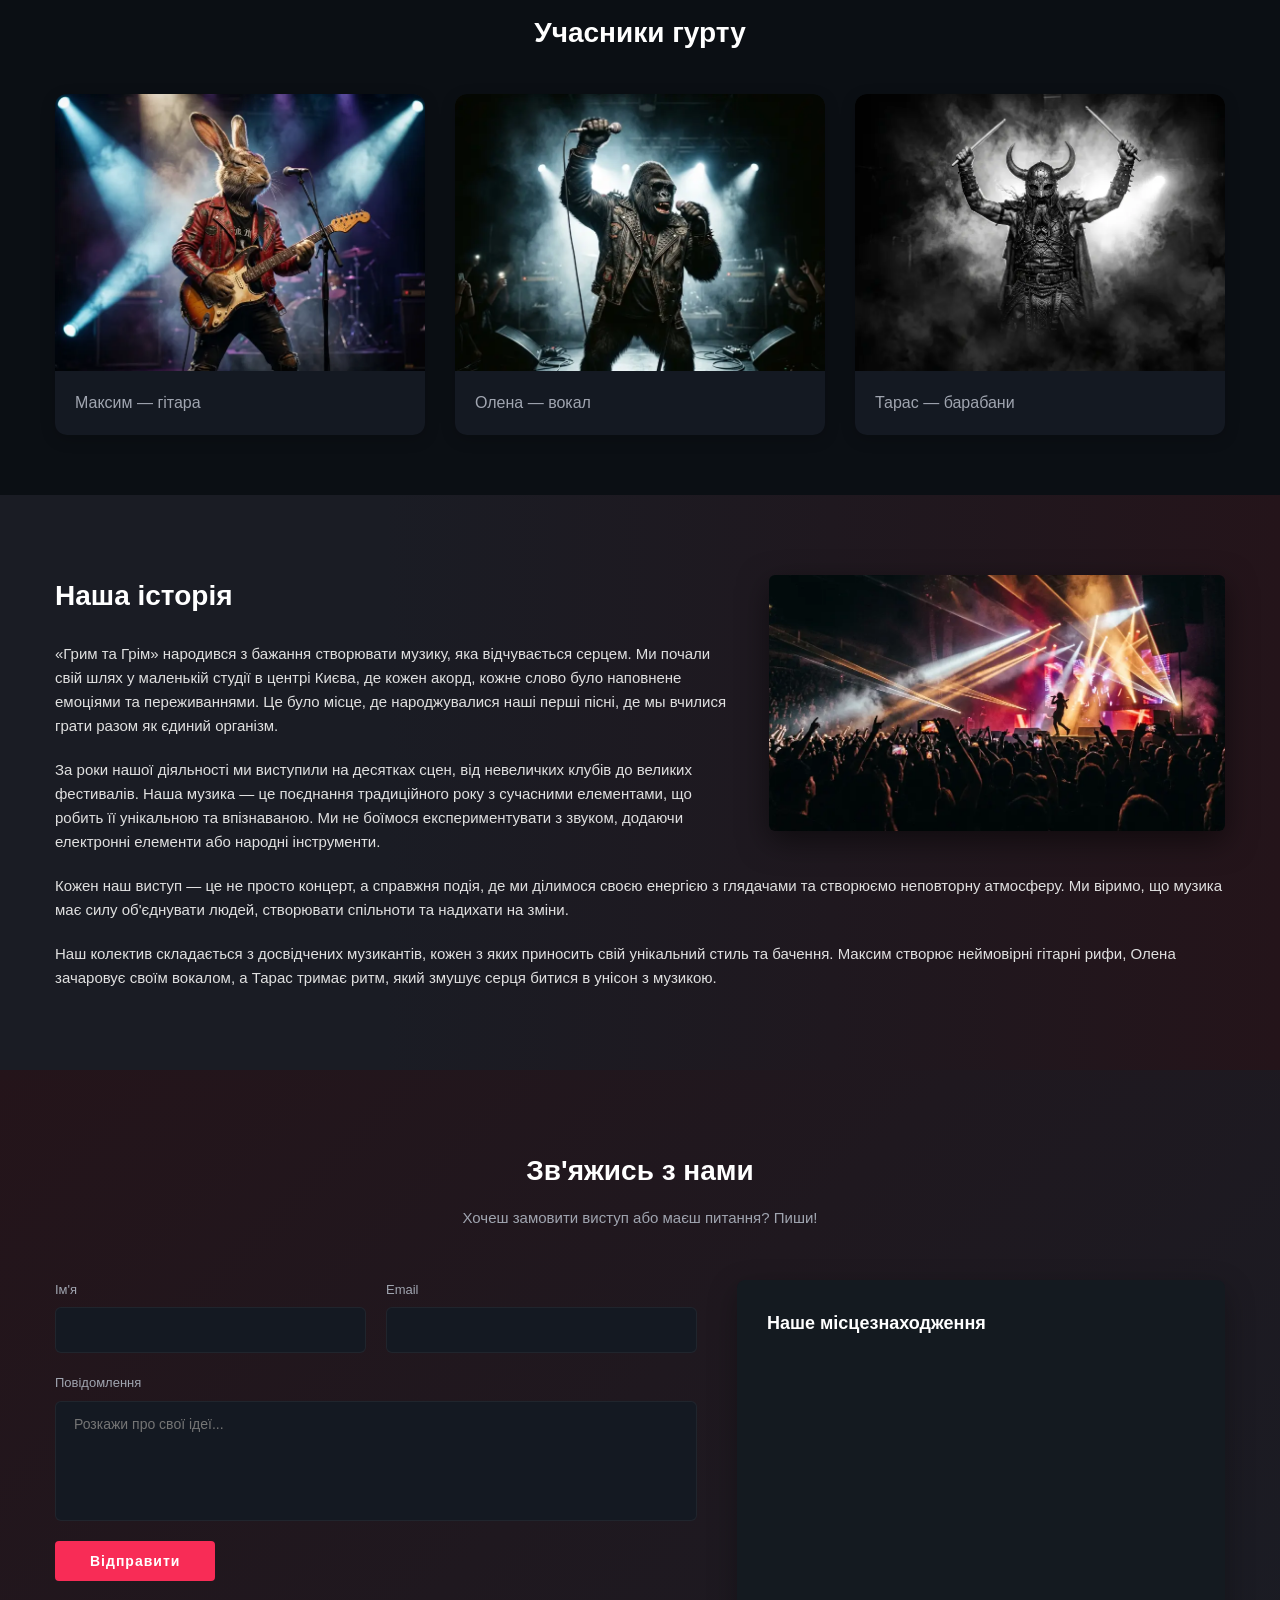
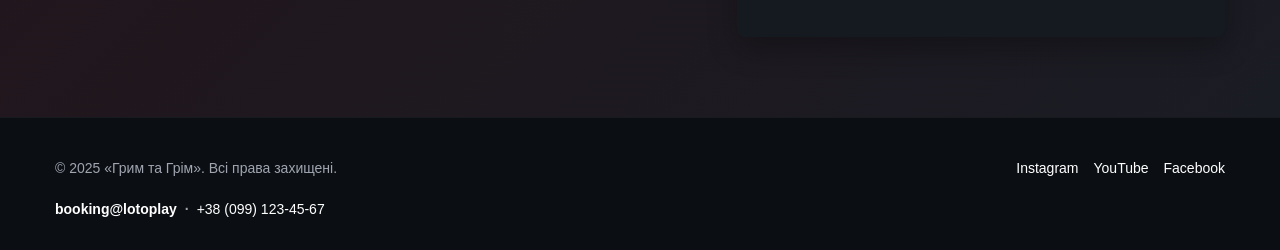
==== commit a301a5a4: "тест" ====
--- a/rock-band/index.html
+++ b/rock-band/index.html
@@ -32,7 +32,7 @@
       </div>
     </div>  
 </header>
-    <section class="hero" id="hero" style="background-image: linear-gradient(rgba(0, 0, 0, 0.5), rgba(0, 0, 0, 0.7)), url('/rock-band/img/main-img.webp');">
+    <section class="hero" id="hero">
         <div class="container">
           <div class="hero__content">
             <h1 class="hero__title">Гурт «Грим та Грім»</h1>
@@ -46,7 +46,7 @@
               <span class="hero__highlight-blue">Наші концерти</span> — це завжди контакт з залом, драйв і емоції. Приєднуйся до нас на найближчих виступах і відчуй цей саунд наживо!
             </p>
             
-            <a href="#" class="btn hero__btn">Заказати квиток</a>
+            <a href="#" class="btn hero__btn hero__btn_theme_ticket">Заказати квиток</a>
           </div>
         </div>
       </section>
@@ -245,6 +245,59 @@
         </div>
       </footer>
 
-<script src="js/main.js"></script>
+      <div id="rock-toast" class="rock-toast">
+        <div class="rock-toast__content">
+            <span class="rock-toast__icon">🤘</span>
+            <div class="rock-toast__body">
+                <h5 class="rock-toast__title">Готуй вуха! Буде голосно!</h5>
+                <p class="rock-toast__desc">Дякуємо за підтримку українського року!</p>
+            </div>
+        </div>
+    </div>
+
+    <div id="modal-order" class="modal-order">
+      <div class="modal-order__overlay"></div>
+      <div class="modal-order__content">
+          <button class="modal-order__close" aria-label="Закрити форму">&times;</button>
+          
+          <div class="modal-order__header">
+              <h3 class="modal-order__title">Замовити квиток</h3>
+              <p class="modal-order__subtitle">Заповни форму, і ми надішлемо квитки на твою пошту</p>
+          </div>
+  
+          <form class="modal-order__form" autocomplete="off">
+              <div class="modal-order__field">
+                  <label class="modal-order__label" for="order-name">Твоє ім'я</label>
+                  <input class="modal-order__input" type="text" id="order-name" placeholder="Введіть ім'я" required>
+              </div>
+  
+              <div class="modal-order__field">
+                  <label class="modal-order__label" for="order-email">Email для квитків</label>
+                  <input class="modal-order__input" type="email" id="order-email" placeholder="example@mail.com" required>
+              </div>
+  
+              <div class="modal-order__field">
+                  <label class="modal-order__label" for="order-tel">Телефон</label>
+                  <input class="modal-order__input" type="tel" id="order-tel" placeholder="+380" required>
+              </div>
+  
+              <button class="modal-order__submit-btn" type="submit">Підтвердити замовлення 🤘</button>
+          </form>
+      </div>
+  </div>
+
+  <div id="modal-success" class="modal-success">
+    <div class="modal-success__overlay"></div>
+    <div class="modal-success__content">
+        <button class="modal-success__close" aria-label="Закрити">&times;</button>
+        <div class="modal-success__body">
+            <span class="modal-success__icon">🔥</span>
+            <h3 class="modal-success__title">Замовлення прийнято!</h3>
+            <p class="modal-success__desc">Дякуємо за покупку. Електронні квитки вже летять на твою пошту. Зустрінемось у слемі!</p>
+        </div>
+    </div>
+</div>
+
+<script src="./js/main.js"></script>
 </body>
 </html>
--- a/rock-band/css/main.css
+++ b/rock-band/css/main.css
@@ -179,7 +179,7 @@
         align-items: center; /* Центрируем контент по вертикали */
         
         /* Фоновое изображение со сценическим светом и наложением темного градиента для читаемости */
-        background-image: linear-gradient(rgba(0, 0, 0, 0.5), rgba(0, 0, 0, 0.7)), url('/rock-band/img/main-img.webp');
+        background: linear-gradient(rgba(0, 0, 0, 0.5), rgba(0, 0, 0, 0.7)),  url('./img/main-img.webp');
         background-size: cover;
         background-position: center;
         background-repeat: no-repeat;
@@ -695,6 +695,314 @@
     color: var(--text-gray);
     font-weight: 700;
   }
+
+  /* Блок для hero кнопки */
+.rock-toast {
+  position: fixed;
+  bottom: 20px;
+  right: 20px;
+  background: linear-gradient(135deg, #1A1C24 0%, #24141A 100%);
+  color: #fff;
+  padding: 15px 25px;
+  border-radius: 8px;
+  z-index: 1000;
+  opacity: 0;
+  visibility: hidden;
+  transform: translateY(20px);
+  transition: all 0.4s ease-in-out;
+}
+
+/* Модификатор состояния блока (через одно подчеркивание) */
+.rock-toast_show {
+  opacity: 1;
+  visibility: visible;
+  transform: translateY(0);
+}
+
+/* Элементы */
+.rock-toast__content {
+  display: flex;
+  align-items: center;
+  gap: 15px;
+}
+
+.rock-toast__icon {
+  font-size: 30px;
+}
+
+.rock-toast__body {
+  display: flex;
+  flex-direction: column;
+}
+
+.rock-toast__title {
+  font-size: 18px;
+  margin: 0 0 5px 0;
+  font-weight: 700;
+}
+
+.rock-toast__desc {
+  font-size: 14px;
+  margin: 0;
+  opacity: 0.8;
+}
+
+/* Блок модалки */
+.modal-order {
+  position: fixed;
+  top: 0;
+  left: 0;
+  width: 100%;
+  height: 100%;
+  z-index: 2000;
+  display: flex;
+  align-items: center;
+  justify-content: center;
+  opacity: 0;
+  visibility: hidden;
+  transition: opacity 0.3s ease, visibility 0.3s ease;
+}
+
+/* Модификатор открытия */
+.modal-order_open {
+  opacity: 1;
+  visibility: visible;
+}
+
+/* Задний фон */
+.modal-order__overlay {
+  position: absolute;
+  top: 0;
+  left: 0;
+  width: 100%;
+  height: 100%;
+  background-color: rgba(0, 0, 0, 0.75);
+  backdrop-filter: blur(5px);
+}
+
+/* Окно с контентом */
+.modal-order__content {
+  position: relative;
+  background: linear-gradient(135deg, #1A1C24 0%, #24141A 100%);
+  border: 1px solid rgba(255, 255, 255, 0.1);
+  color: #fff;
+  padding: 40px 30px;
+  border-radius: 12px;
+  max-width: 450px;
+  width: 90%;
+  box-shadow: 0 10px 30px rgba(0, 0, 0, 0.7);
+  z-index: 2001;
+  transform: scale(0.8);
+  transition: transform 0.3s cubic-bezier(0.34, 1.56, 0.64, 1);
+}
+
+.modal-order_open .modal-order__content {
+  transform: scale(1);
+}
+
+/* Кнопка закрытия */
+.modal-order__close {
+  position: absolute;
+  top: 15px;
+  right: 15px;
+  background: none;
+  border: none;
+  color: #fff;
+  font-size: 28px;
+  cursor: pointer;
+  opacity: 0.6;
+  transition: opacity 0.2s ease;
+}
+
+.modal-order__close:hover {
+  opacity: 1;
+}
+
+/* Шапка формы */
+.modal-order__header {
+  text-align: center;
+  margin-bottom: 25px;
+}
+
+.modal-order__title {
+  font-size: 26px;
+  font-weight: 700;
+  text-transform: uppercase;
+  letter-spacing: 1px;
+  margin: 0 0 8px 0;
+}
+
+.modal-order__subtitle {
+  font-size: 14px;
+  opacity: 0.7;
+  margin: 0;
+}
+
+/* Поля формы */
+.modal-order__field {
+  display: flex;
+  flex-direction: column;
+  margin-bottom: 18px;
+}
+
+.modal-order__label {
+  font-size: 13px;
+  font-weight: 600;
+  text-transform: uppercase;
+  margin-bottom: 6px;
+  opacity: 0.9;
+  letter-spacing: 0.5px;
+}
+
+.modal-order__input {
+  background: rgba(255, 255, 255, 0.05);
+  border: 1px solid rgba(255, 255, 255, 0.15);
+  padding: 12px 15px;
+  border-radius: 6px;
+  color: #fff;
+  font-size: 15px;
+  transition: border-color 0.2s ease, background-color 0.2s ease;
+}
+
+.modal-order__input:focus {
+  outline: none;
+  border-color: #ff4500; /* Вогняний фокус */
+  background: rgba(255, 255, 255, 0.08);
+}
+
+/* Блок модалки успеха */
+.modal-success {
+  position: fixed;
+  top: 0;
+  left: 0;
+  width: 100%;
+  height: 100%;
+  z-index: 2100; /* Чуть выше, чем форма */
+  display: flex;
+  align-items: center;
+  justify-content: center;
+  opacity: 0;
+  visibility: hidden;
+  transition: opacity 0.3s ease, visibility 0.3s ease;
+}
+
+/* Модификатор открытия */
+.modal-success_open {
+  opacity: 1;
+  visibility: visible;
+}
+
+/* Размытие фона */
+.modal-success__overlay {
+  position: absolute;
+  top: 0;
+  left: 0;
+  width: 100%;
+  height: 100%;
+  background-color: rgba(0, 0, 0, 0.8);
+  backdrop-filter: blur(5px);
+}
+
+/* Контент по центру */
+.modal-success__content {
+  position: relative;
+  background: linear-gradient(135deg, #1A1C24 0%, #24141A 100%);
+  border: 1px solid rgba(255, 255, 255, 0.1);
+  color: #fff;
+  padding: 40px 30px;
+  border-radius: 12px;
+  max-width: 420px;
+  width: 90%;
+  text-align: center;
+  box-shadow: 0 10px 30px rgba(0, 0, 0, 0.7);
+  z-index: 2101;
+  transform: scale(0.7);
+  transition: transform 0.3s cubic-bezier(0.34, 1.56, 0.64, 1);
+}
+
+.modal-success_open .modal-success__content {
+  transform: scale(1);
+}
+
+/* Крестик закрытия */
+.modal-success__close {
+  position: absolute;
+  top: 15px;
+  right: 15px;
+  background: none;
+  border: none;
+  color: #fff;
+  font-size: 28px;
+  cursor: pointer;
+  opacity: 0.6;
+  transition: opacity 0.2s ease;
+}
+
+.modal-success__close:hover {
+  opacity: 1;
+}
+
+/* Тело контента */
+.modal-success__body {
+  display: flex;
+  flex-direction: column;
+  align-items: center;
+}
+
+.modal-success__icon {
+  font-size: 55px;
+  margin-bottom: 15px;
+}
+
+.modal-success__title {
+  font-size: 24px;
+  font-weight: 700;
+  text-transform: uppercase;
+  margin: 0 0 10px 0;
+  letter-spacing: 1px;
+}
+
+.modal-success__desc {
+  font-size: 15px;
+  line-height: 1.5;
+  margin: 0;
+  opacity: 0.85;
+}
+
+/* Кнопка отправки */
+.modal-order__submit-btn {
+  width: 100%;
+  background: #ff4500;
+  color: #fff;
+  border: none;
+  padding: 14px;
+  font-size: 16px;
+  font-weight: 700;
+  border-radius: 6px;
+  cursor: pointer;
+  text-transform: uppercase;
+  letter-spacing: 1px;
+  transition: background 0.2s ease, transform 0.1s ease;
+  margin-top: 10px;
+}
+
+.modal-order__submit-btn:hover {
+  background: #e03d00;
+}
+
+.modal-order__submit-btn:active {
+  transform: scale(0.98);
+}
+
+/* Блокировка скролла страницы */
+body.body_modal-open {
+  overflow: hidden;
+}
+
+/* Кнопка и её состояние вспышки */
+.hero__btn_flash::after {
+  /* код анимации вспышки */
+}
       /* 5. Адаптивные медиа-запросы (Media Queries) */
 
    @media (max-width: 768px) {
